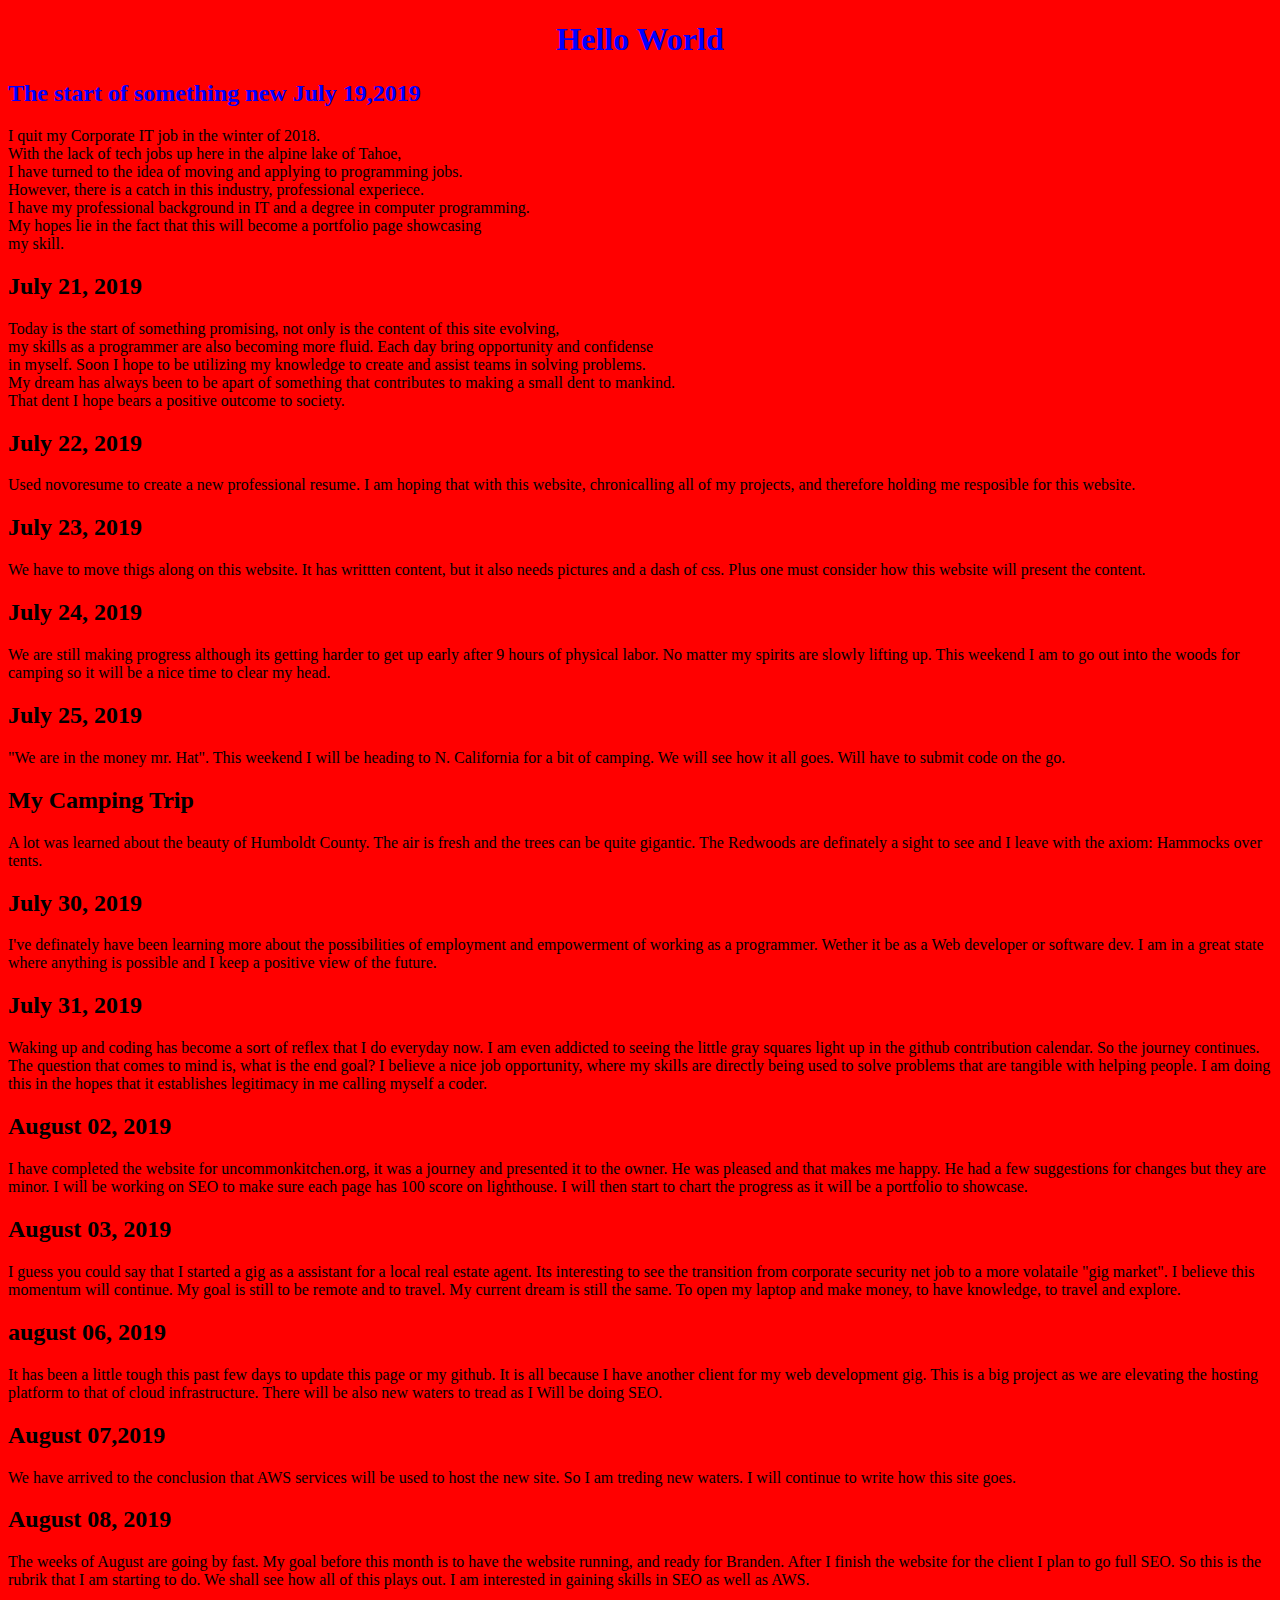
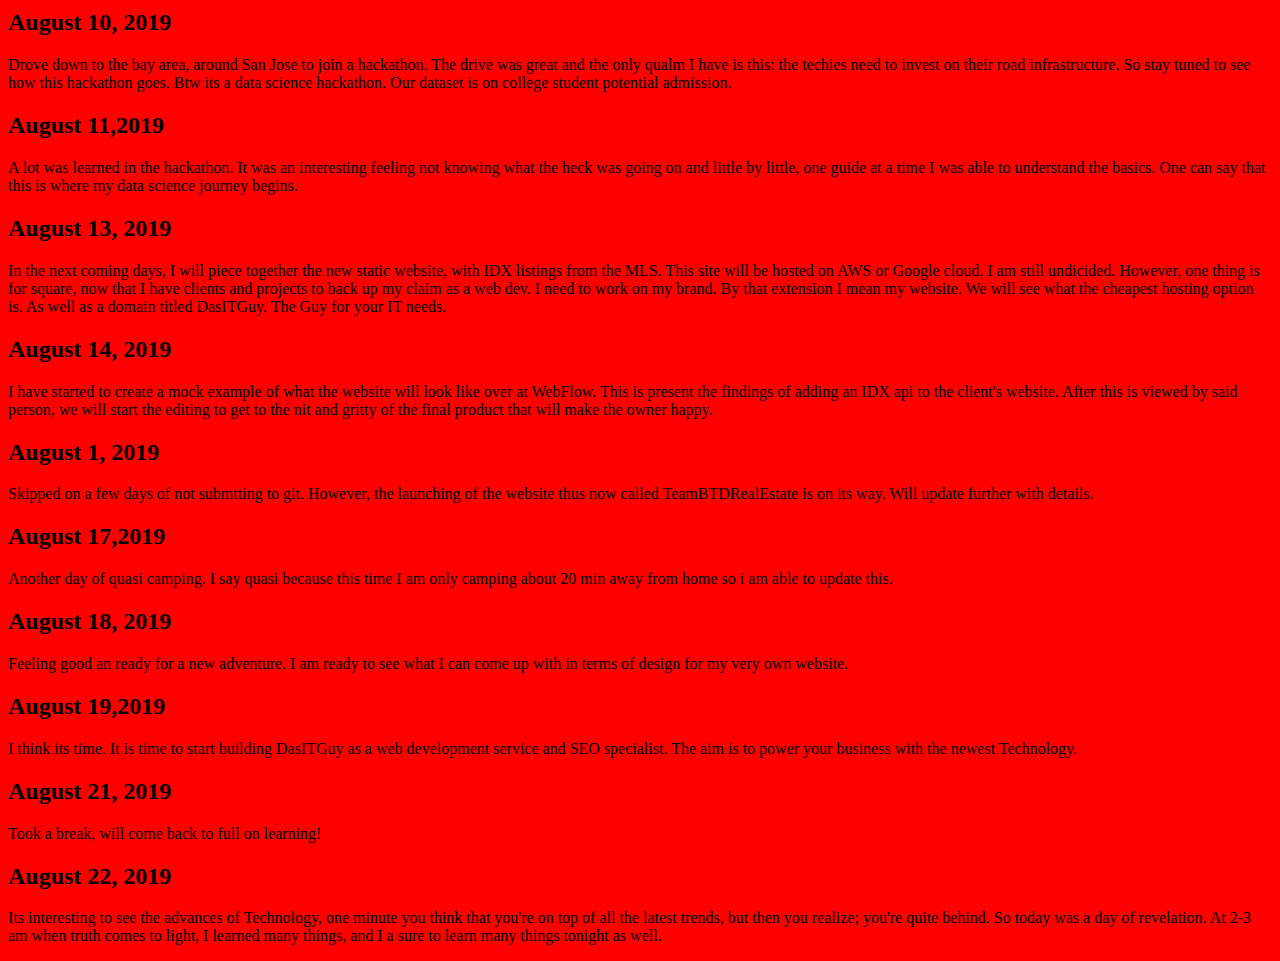
==== index.html @ 23ec9f25 "Update index.html" ====
<!DOCTYPE html>
<html>
    <head>
        <title>My Page</title>
        
        <link rel="stylesheet" type="text/css" href="/main.css">
        
    </head>
<body>
<h1>Hello World</h1>

<h2 class="headline">The start of something new July 19,2019</h2>
<p class="headline-body">I quit my Corporate IT job in the winter of 2018. <br>
    With the lack of tech jobs up here in the alpine lake of Tahoe, <br>
    I have turned to the idea of moving and applying to programming jobs.<br>
    However, there is a catch in this industry, professional experiece. <br>
    I have my professional background in IT and a degree in computer programming. <br>
    My hopes lie in the fact that this will become a portfolio page showcasing <br>
    my skill.
</p>
<h2 class="july21-19"> July 21, 2019</h2>
<p> Today is the start of something promising, not only is the content of this site evolving, <br>
    my skills as a programmer are also becoming more fluid. Each day bring opportunity and confidense <br>
    in myself. Soon I hope to be utilizing my knowledge to create and assist teams in solving problems.<br>
    My dream has always been to be apart of something that contributes to making a small dent to mankind.<br>
    That dent I hope bears a positive outcome to society. 
</p>

<h2 class="july22-19"> July 22, 2019 </h2>
<p> 
    Used novoresume to create a new professional resume. I am hoping that with this website, chronicalling 
    all of my projects, and therefore holding me resposible for this website. 
</p>

<h2 class="july23-19"> July 23, 2019</h2>
<p> 
    We have to move thigs along on this website. It has writtten content, but it also needs pictures 
    and a dash of css. Plus one must consider how this website will present the content. 
</p>

<h2 class="july24-19"> July 24, 2019 </h2>
<p>
    We are still making progress although its getting harder to get up early after 9 hours of physical
    labor. No matter my spirits are slowly lifting up. This weekend I am to go out into the woods for 
    camping so it will be a nice time to clear my head. 
</p>
<h2 class="july25-19"> July 25, 2019</h2>
<p>
    "We are in the money mr. Hat". This weekend I will be heading to N. California for a bit of camping.
    We will see how it all goes. Will have to submit code on the go. 
</p>
<h2 class="julyCampingTrip"> My Camping Trip</h2>
<p>
    A lot was learned about the beauty of Humboldt County. The air is fresh and the trees can be quite
    gigantic. The Redwoods are definately a sight to see and I leave with the axiom: Hammocks over tents.
</p>
<h2 class="july30-19">July 30, 2019</h2>
<p> I've definately have been learning more about the possibilities of employment and empowerment of 
    working as a programmer. Wether it be as a Web developer or software dev. I am in a great state 
    where anything is possible and I keep a positive view of the future. 

</p>
<h2 class="july31-19">July 31, 2019</h2>
<p>
    Waking up and coding has become a sort of reflex that I do everyday now. I am even addicted to 
    seeing the little gray squares light up in the github contribution calendar. So the journey continues.
    The question that comes to mind is, what is the end goal? I believe a nice job opportunity, where 
    my skills are directly being used to solve problems that are tangible with helping people. 
    I am doing this in the hopes that it establishes legitimacy in me calling myself a coder. 
</p>
<h2 class="august02-19">August 02, 2019</h2>
<p> 
    I have completed the website for uncommonkitchen.org, it was a journey and presented it to 
    the owner. He was pleased and that makes me happy. He had a few suggestions for changes but they are 
    minor. I will be working on SEO to make sure each page has 100 score on lighthouse. I will then
    start to chart the progress as it will be a portfolio to showcase. 
</p>
<h2 class="august03-19">August 03, 2019</h2>
<p> I guess you could say that I started a gig as a assistant for a local real estate agent. 
    Its interesting to see the transition from corporate security net job to a more volataile "gig market". 
    I believe this momentum will continue. My goal is still to be remote and to travel. My current dream
    is still the same. To open my laptop and make money, to have knowledge, to travel and explore.
</p>
<h2 class="august06-19">august 06, 2019</h2>
<p> 
    It has been a little tough this past few days to update this page or my github. It is all because
    I have another client for my web development gig. This is a big project as we are elevating the 
    hosting platform to that of cloud infrastructure. There will be also new waters to tread as I Will
    be doing SEO.
</p>
<h2 class="august07-19">August 07,2019</h2>
<p> 
    We have arrived to the conclusion that AWS services will be used to host the new site. So I am 
    treding new waters. I will continue to write how this site goes.
</p>
<h2 class="august08-19">August 08, 2019</h2>
<p>
    The weeks of August are going by fast. My goal before this month is to have the website running, 
    and ready for Branden. After I finish the website for the client I plan to go full SEO. So this 
    is the rubrik that I am starting to do. We shall see how all of this plays out. I am interested in 
    gaining skills in SEO as well as AWS. 
</p>
<h2 class="august10-19"> August 10, 2019</h2>
<p>
    Drove down to the bay area, around San Jose to join a hackathon. The drive was great and the only
    qualm I have is this: the techies need to invest on their road infrastructure. So stay tuned to see 
    how this hackathon goes. Btw its a data science hackathon. Our dataset is on college student potential
    admission. 
</p>
<h2 class="august11-19">August 11,2019</h2>
<p> A lot was learned in the hackathon. It was an interesting feeling not knowing what the heck was 
    going on and little by little, one guide at a time I was able to understand the basics. One can 
    say that this is where my data science journey begins.
</p>
<h2 class="august13-19">August 13, 2019</h2>
<p>
    In the next coming days, I will piece together the new static website, with IDX listings from the MLS.
    This site will be hosted on AWS or Google cloud. I am still undicided. However, one thing is for square,
    now that I have clients and projects to back up my claim as a web dev. I need to work on my brand. 
    By that extension I mean my website. We will see what the cheapest hosting option is. As well as a domain 
    titled DasITGuy. The Guy for your IT needs. 
</p>
<h2 class="august14-19">August 14, 2019</h2>
<p>
    I have started to create a mock example of what the website will look like over at WebFlow. 
    This is present the findings of adding an IDX api to the client's website. 
    After this is viewed by said person, we will start the editing to get to the nit and gritty of
    the final product that will make the owner happy. 
</p>
<h2 class="august16-19"> August 1, 2019</h2>
<p>
    Skipped on a few days of not submtting to git. However, the launching of the website thus now called 
    TeamBTDRealEstate is on its way. Will update further with details. 
</p>
<h2 class="august17-19"> August 17,2019</h2>
<p>
    Another day of quasi camping. I say quasi because this time I am only camping about 20 min away 
    from home so i am able to update this. 
</p>
<h2 class="august18-19"> August 18, 2019</h2>
<p>
    Feeling good an ready for a new adventure. I am ready to see what I can come up with in terms of 
    design for my very own website. 
</p>
<h2 class="August19-19"> August 19,2019</h2>
<p> 
    I think its time. It is time to start building DasITGuy as a web development service and SEO
    specialist. The aim is to power your business with the newest Technology. 
</p>
<h2 class="august21-19"> August 21, 2019</h2>
<p> Took a break, will come back to full on learning!</p>
<h2 class="august22-19">August 22, 2019</h2>
<p> 
    Its interesting to see the advances of Technology, one minute you think that you're on top of all 
    the latest trends, but then you realize; you're quite behind. So today was a day of revelation. At 2-3 am 
    when truth comes to light, I learned many things, and I a sure to learn many things tonight as well.
</p>
</body>
</html>
---- main.css ----
h1 {
    color: blue;
    text-align: center;
}
body {
    background: red;
}

.headline{
    color: blue;
    
}
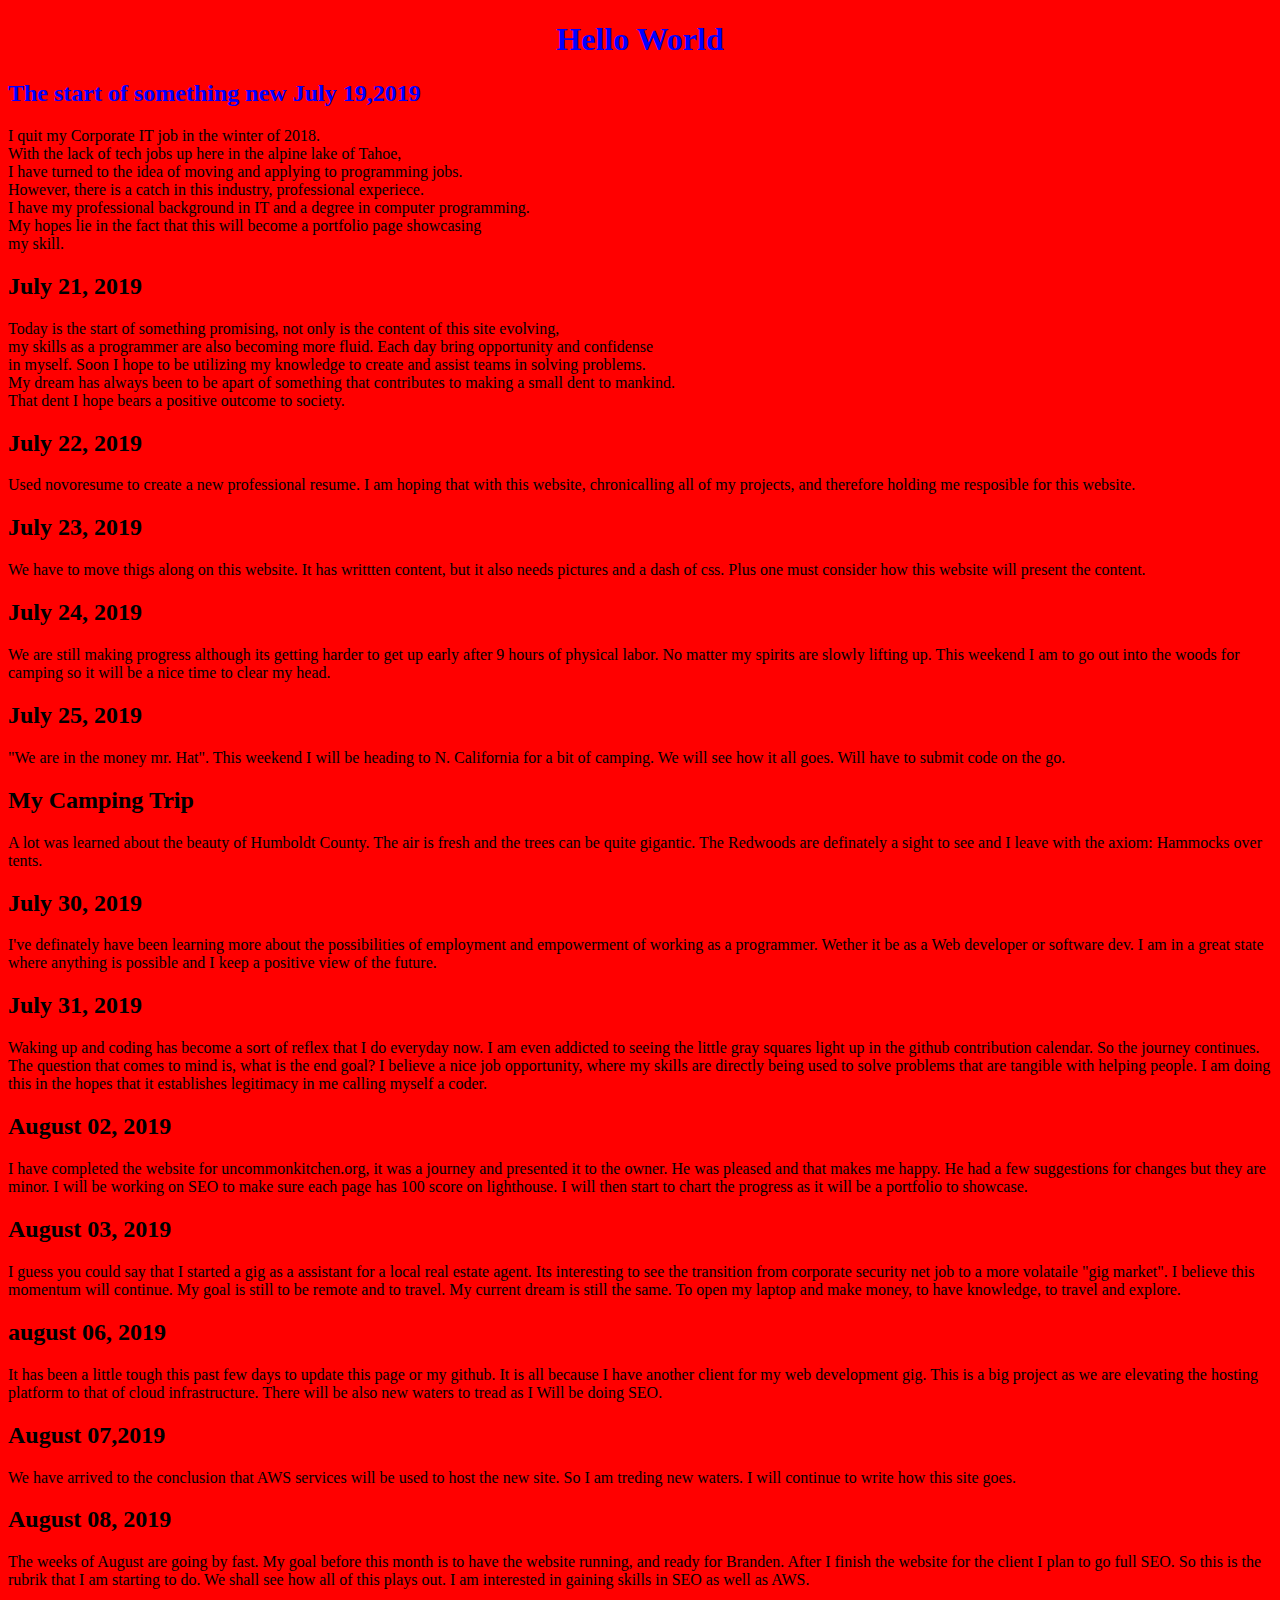
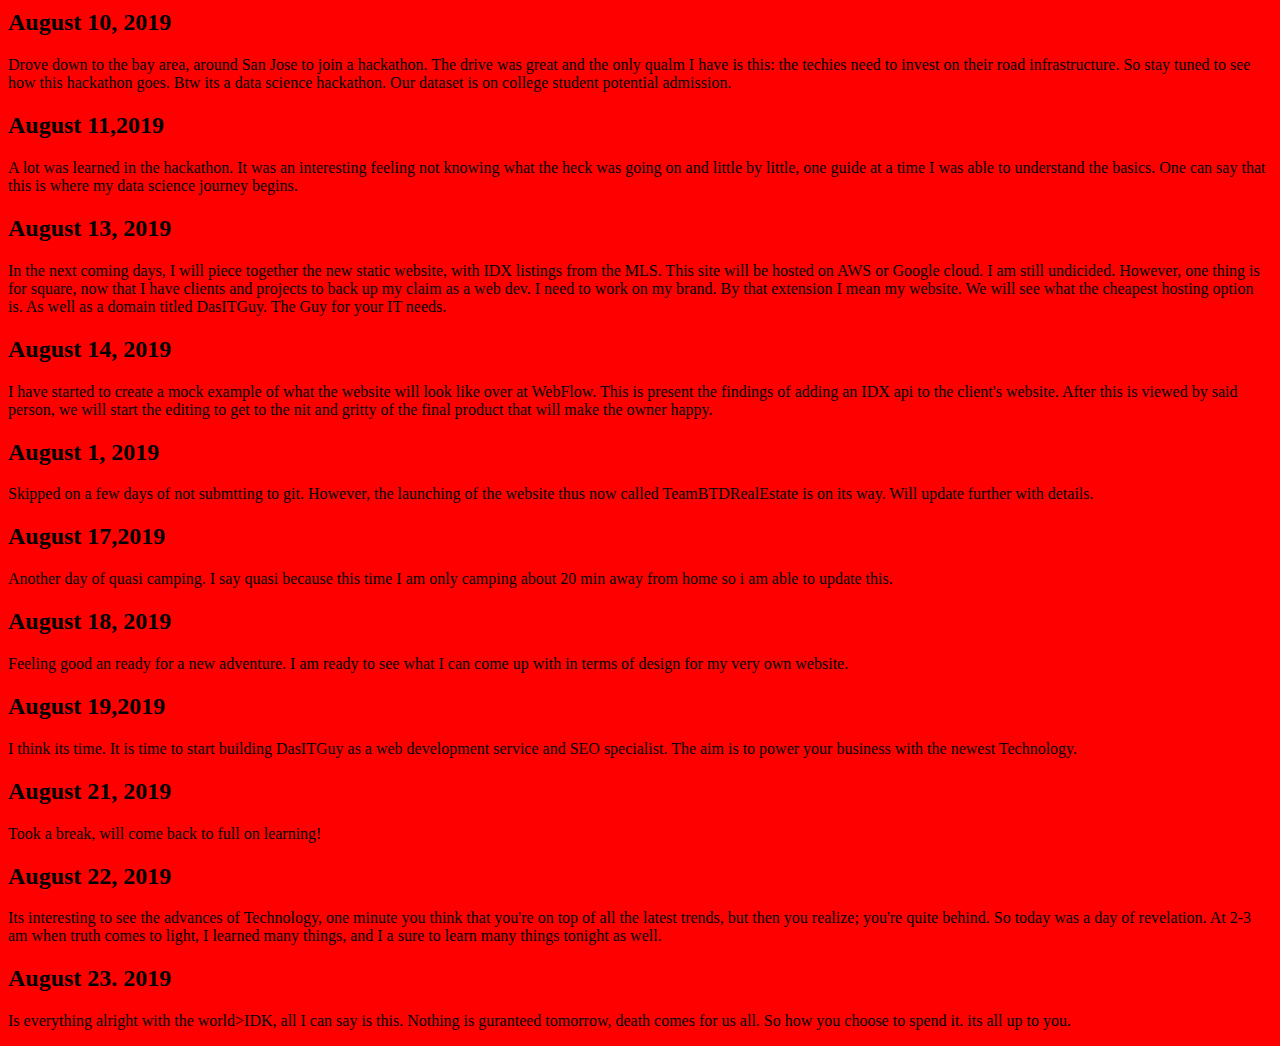
==== commit 0fbb7806: "Update index.html" ====
--- a/index.html
+++ b/index.html
@@ -18,6 +18,7 @@
     My hopes lie in the fact that this will become a portfolio page showcasing <br>
     my skill.
 </p>
+<div class="july">
 <h2 class="july21-19"> July 21, 2019</h2>
 <p> Today is the start of something promising, not only is the content of this site evolving, <br>
     my skills as a programmer are also becoming more fluid. Each day bring opportunity and confidense <br>
@@ -68,6 +69,8 @@
     my skills are directly being used to solve problems that are tangible with helping people. 
     I am doing this in the hopes that it establishes legitimacy in me calling myself a coder. 
 </p>
+</div>
+<div class="august">
 <h2 class="august02-19">August 02, 2019</h2>
 <p> 
     I have completed the website for uncommonkitchen.org, it was a journey and presented it to 
@@ -155,5 +158,11 @@
     the latest trends, but then you realize; you're quite behind. So today was a day of revelation. At 2-3 am 
     when truth comes to light, I learned many things, and I a sure to learn many things tonight as well.
 </p>
+<h2 class="august23-19"> August 23. 2019</h2>
+<p> Is everything alright with the world>IDK, all I can say is this. Nothing is guranteed tomorrow, 
+    death comes for us all. So how you choose to spend it. its all up to you. 
+</p>
+</div>
+
 </body>
 </html>
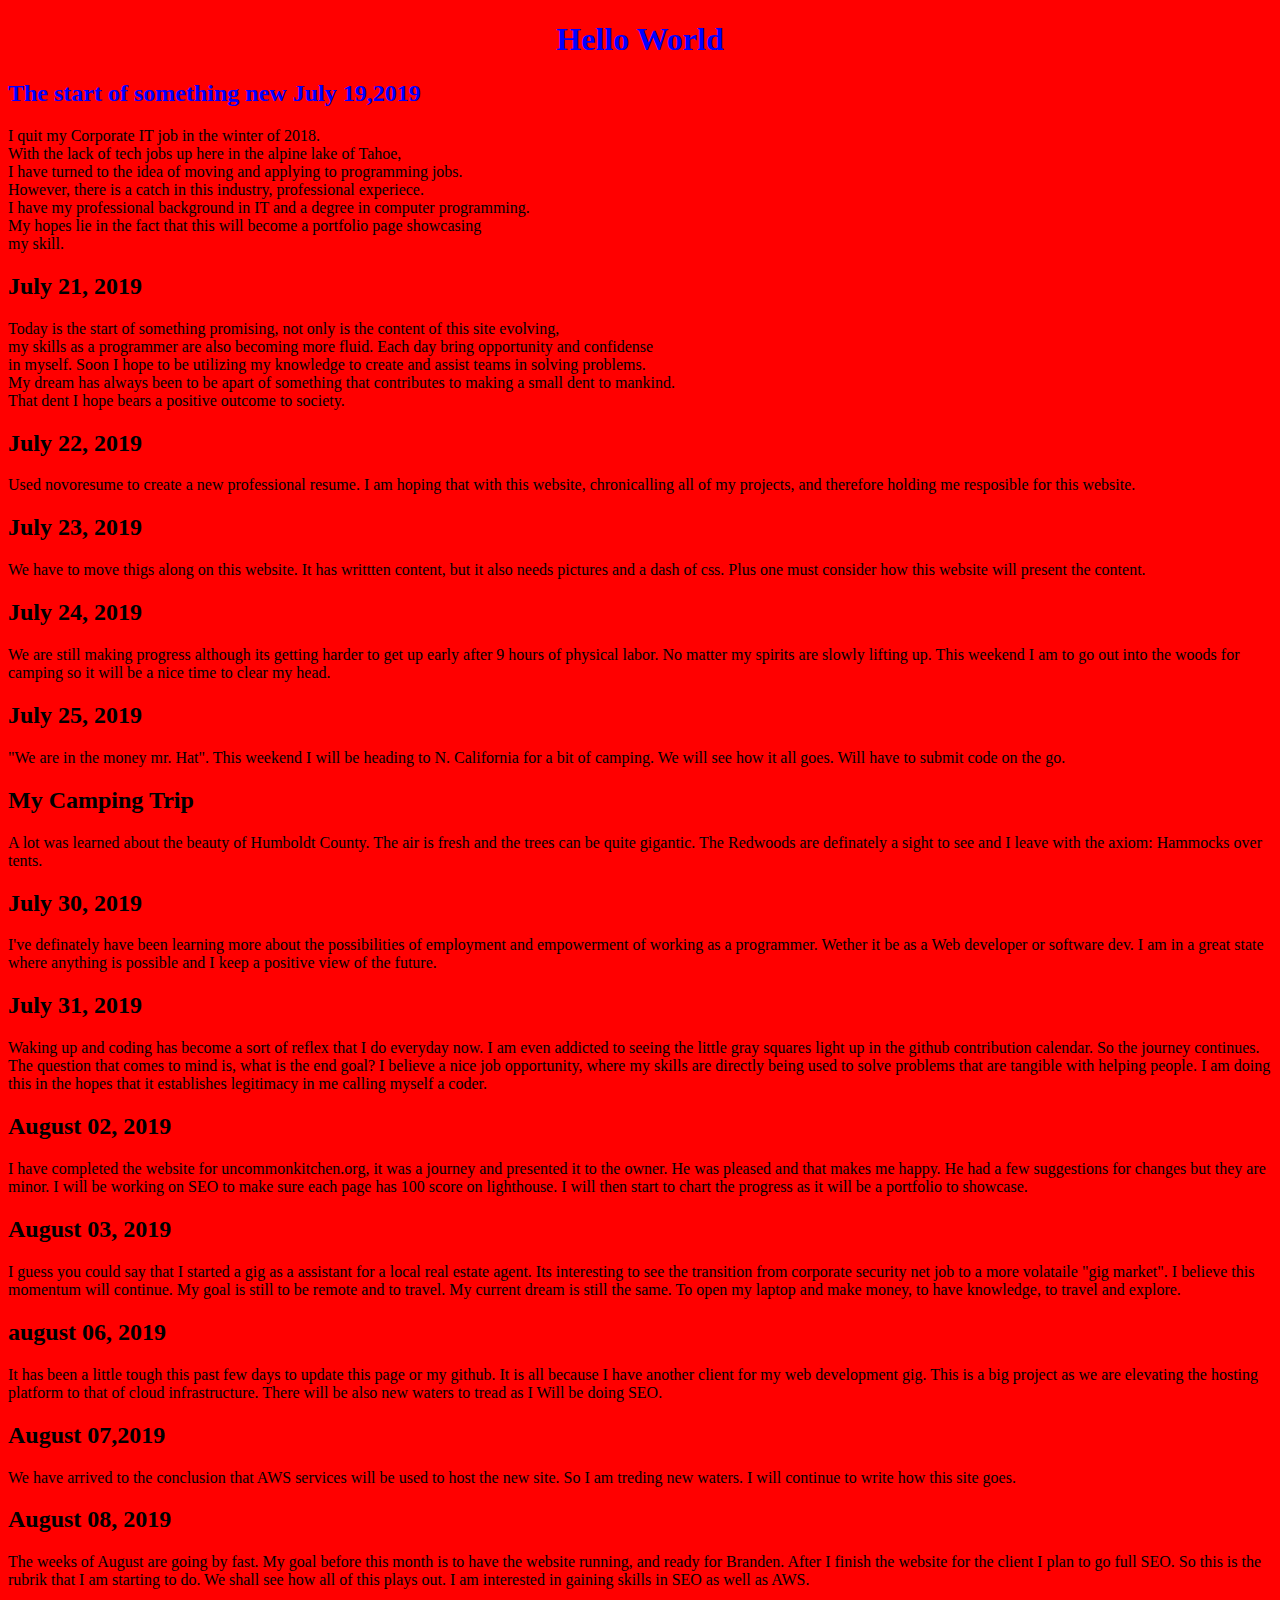
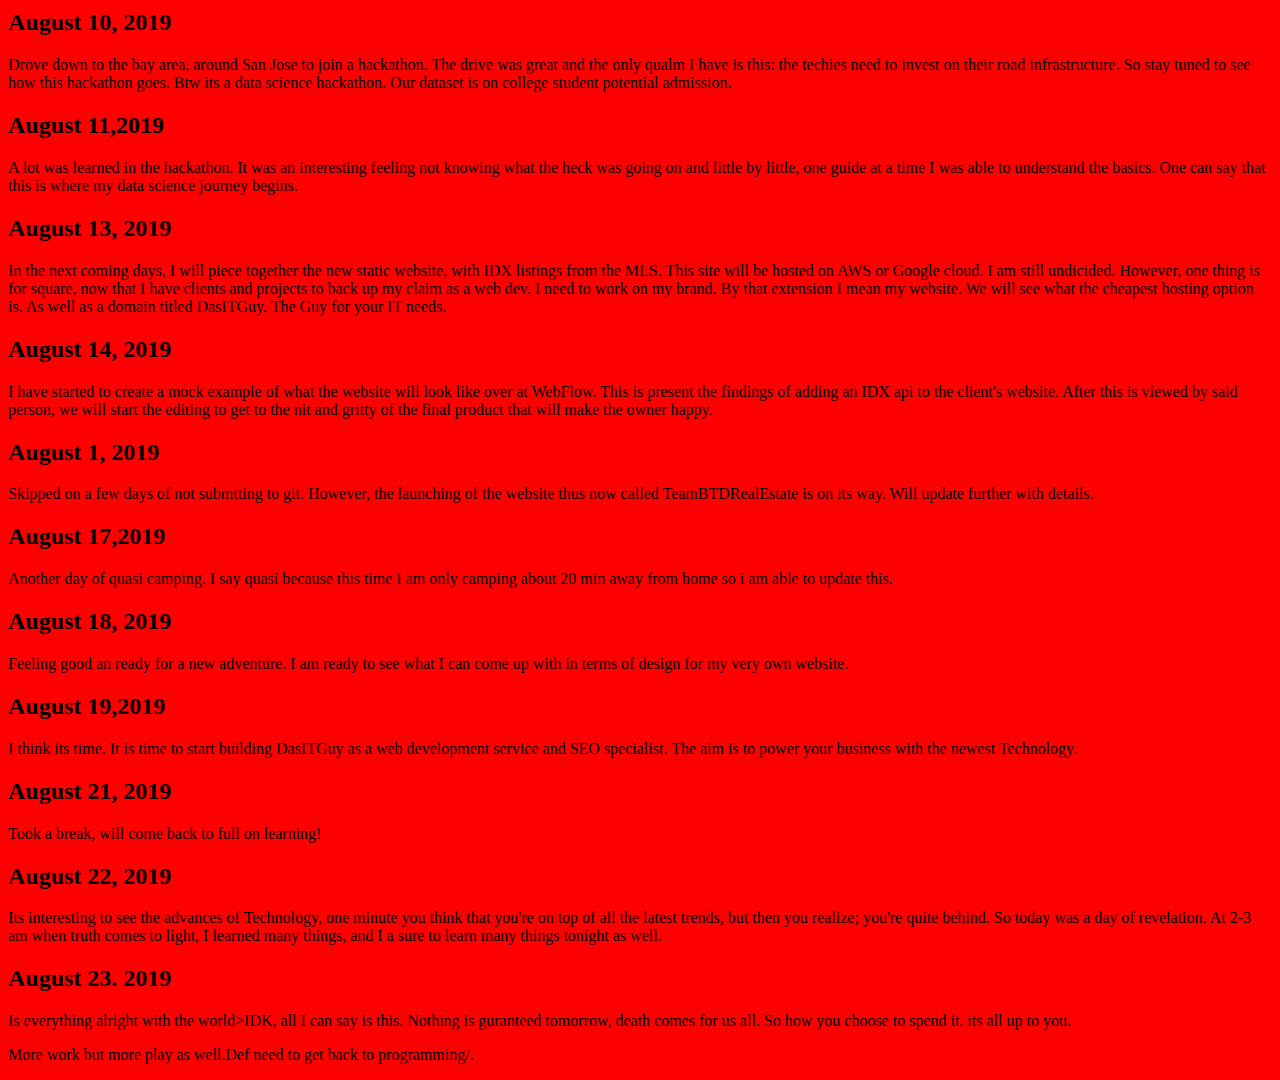
==== commit e7945f0f: "Update index.html" ====
--- a/index.html
+++ b/index.html
@@ -162,6 +162,7 @@
 <p> Is everything alright with the world>IDK, all I can say is this. Nothing is guranteed tomorrow, 
     death comes for us all. So how you choose to spend it. its all up to you. 
 </p>
+<p> More work but more play as well.Def need to get back to programming/.</p>
 </div>
 
 </body>
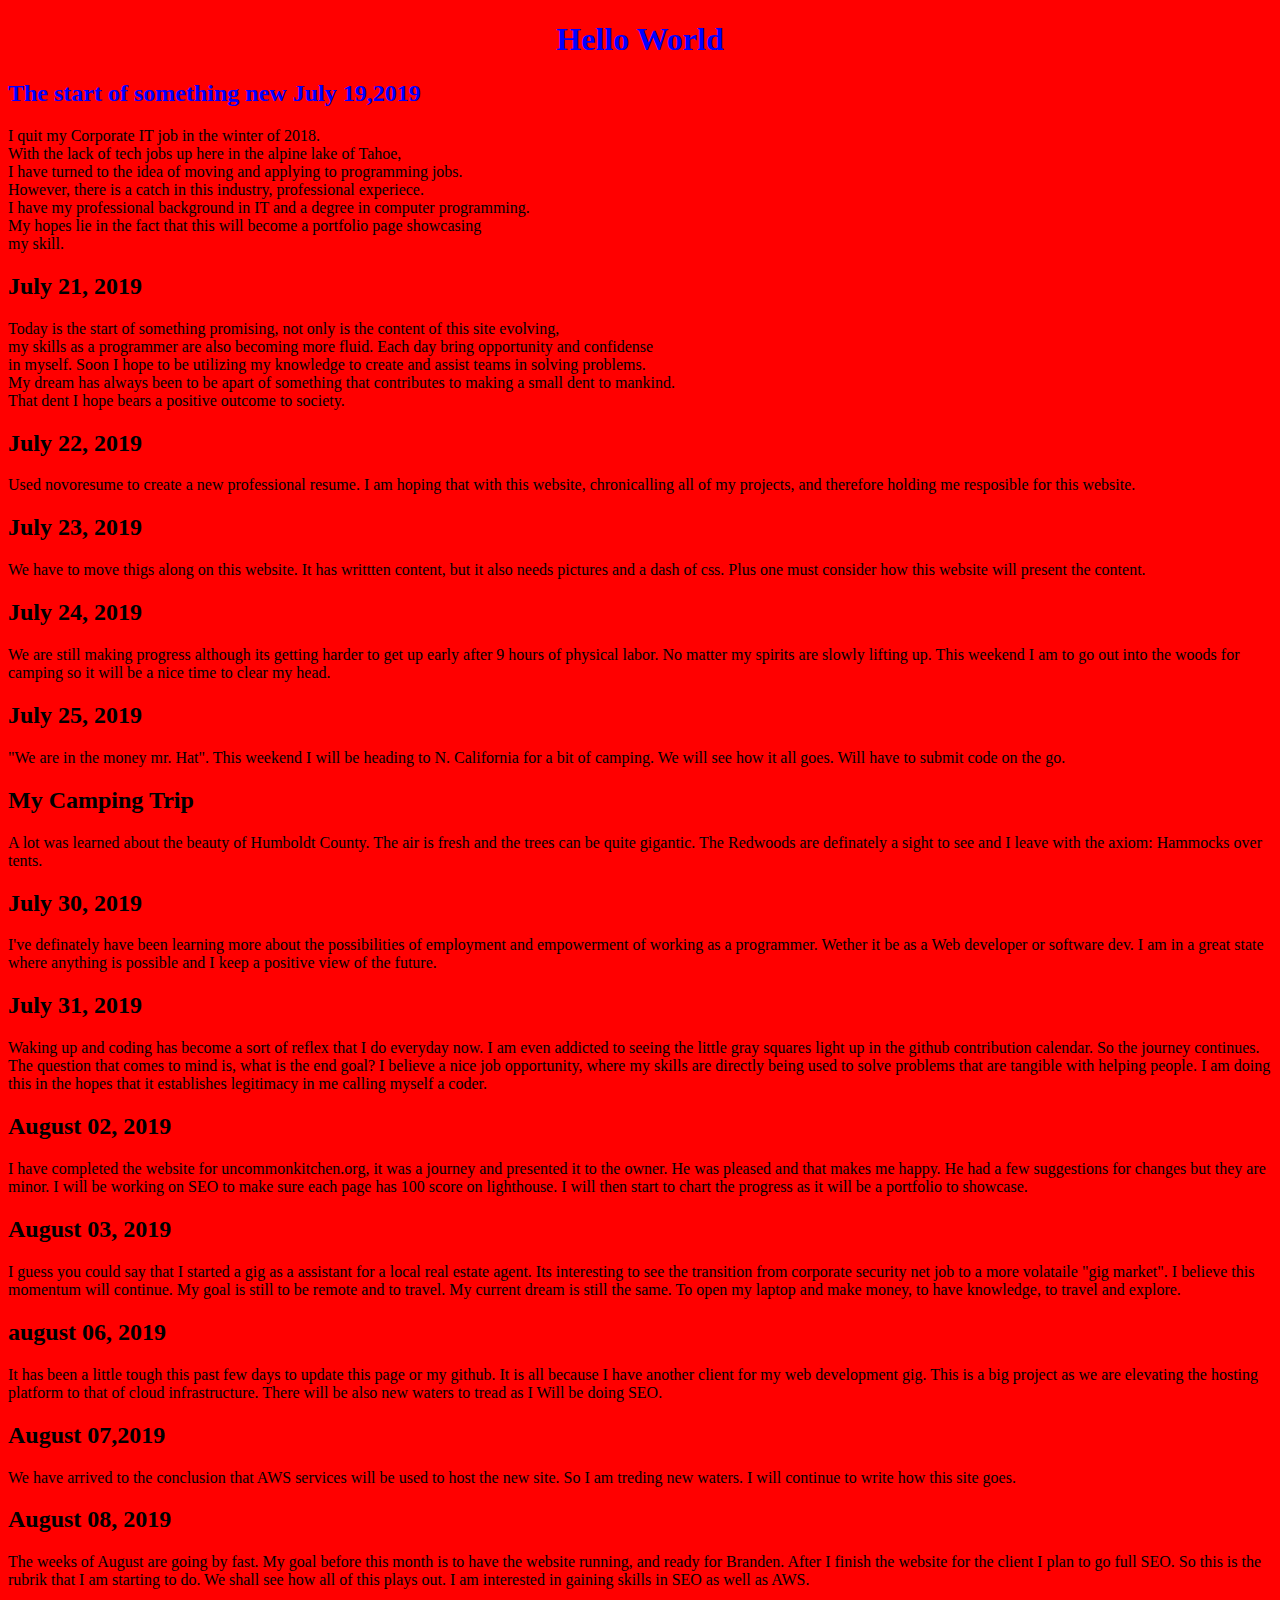
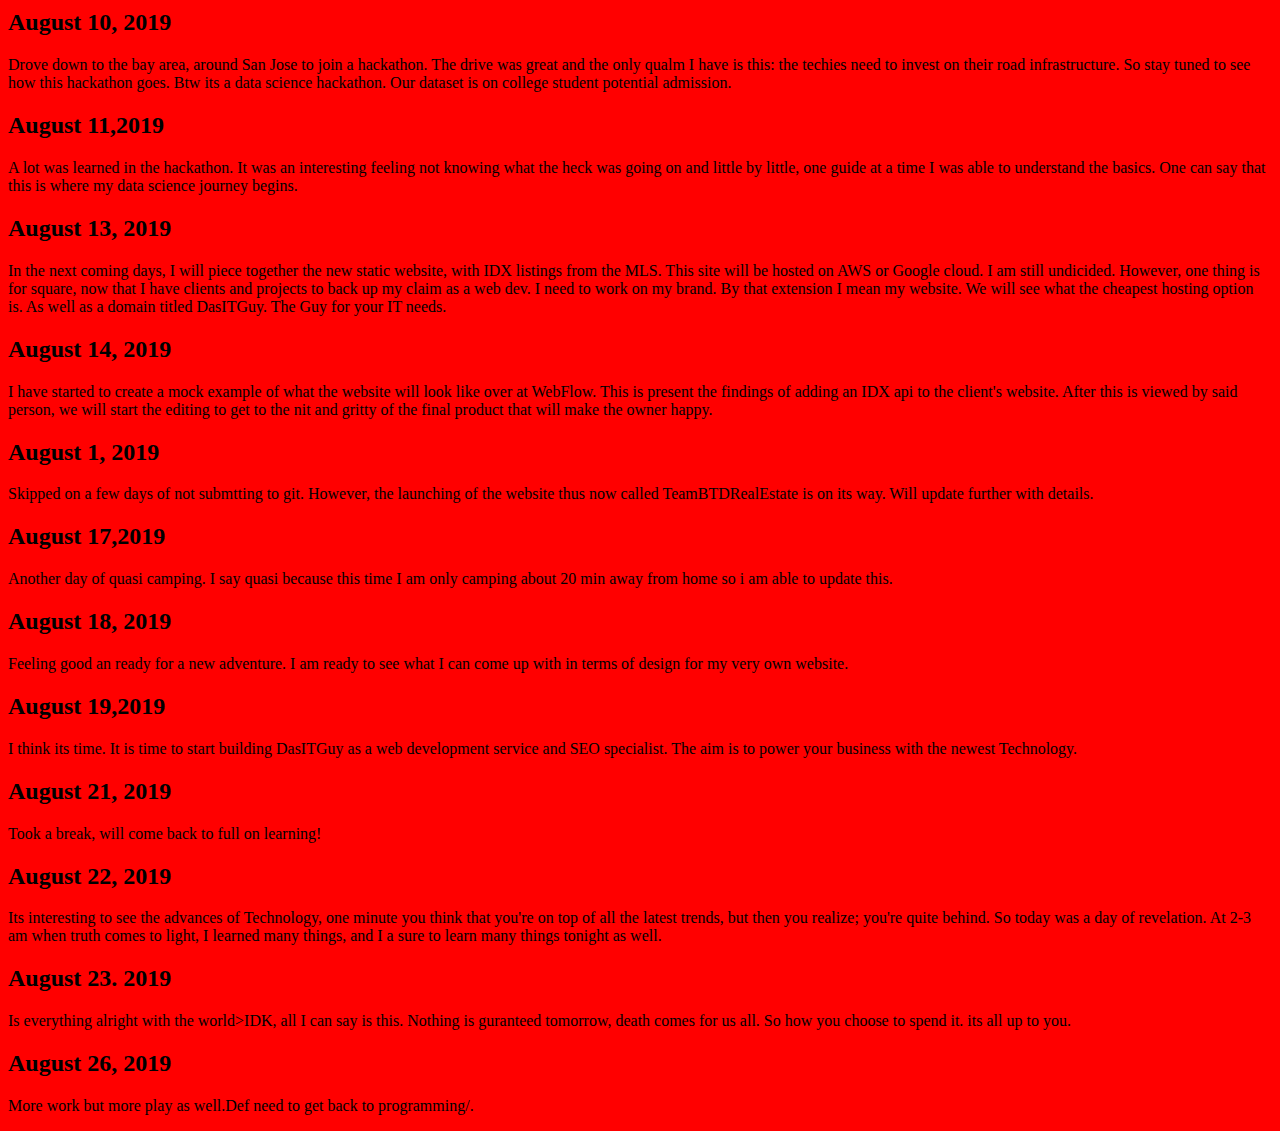
==== commit 5db174ff: "Update index.html" ====
--- a/index.html
+++ b/index.html
@@ -160,8 +160,10 @@
 </p>
 <h2 class="august23-19"> August 23. 2019</h2>
 <p> Is everything alright with the world>IDK, all I can say is this. Nothing is guranteed tomorrow, 
-    death comes for us all. So how you choose to spend it. its all up to you. 
+    death comes
+     for us all. So how you choose to spend it. its all up to you. 
 </p>
+<h2 class="august26-19">August 26, 2019</h2>
 <p> More work but more play as well.Def need to get back to programming/.</p>
 </div>
 
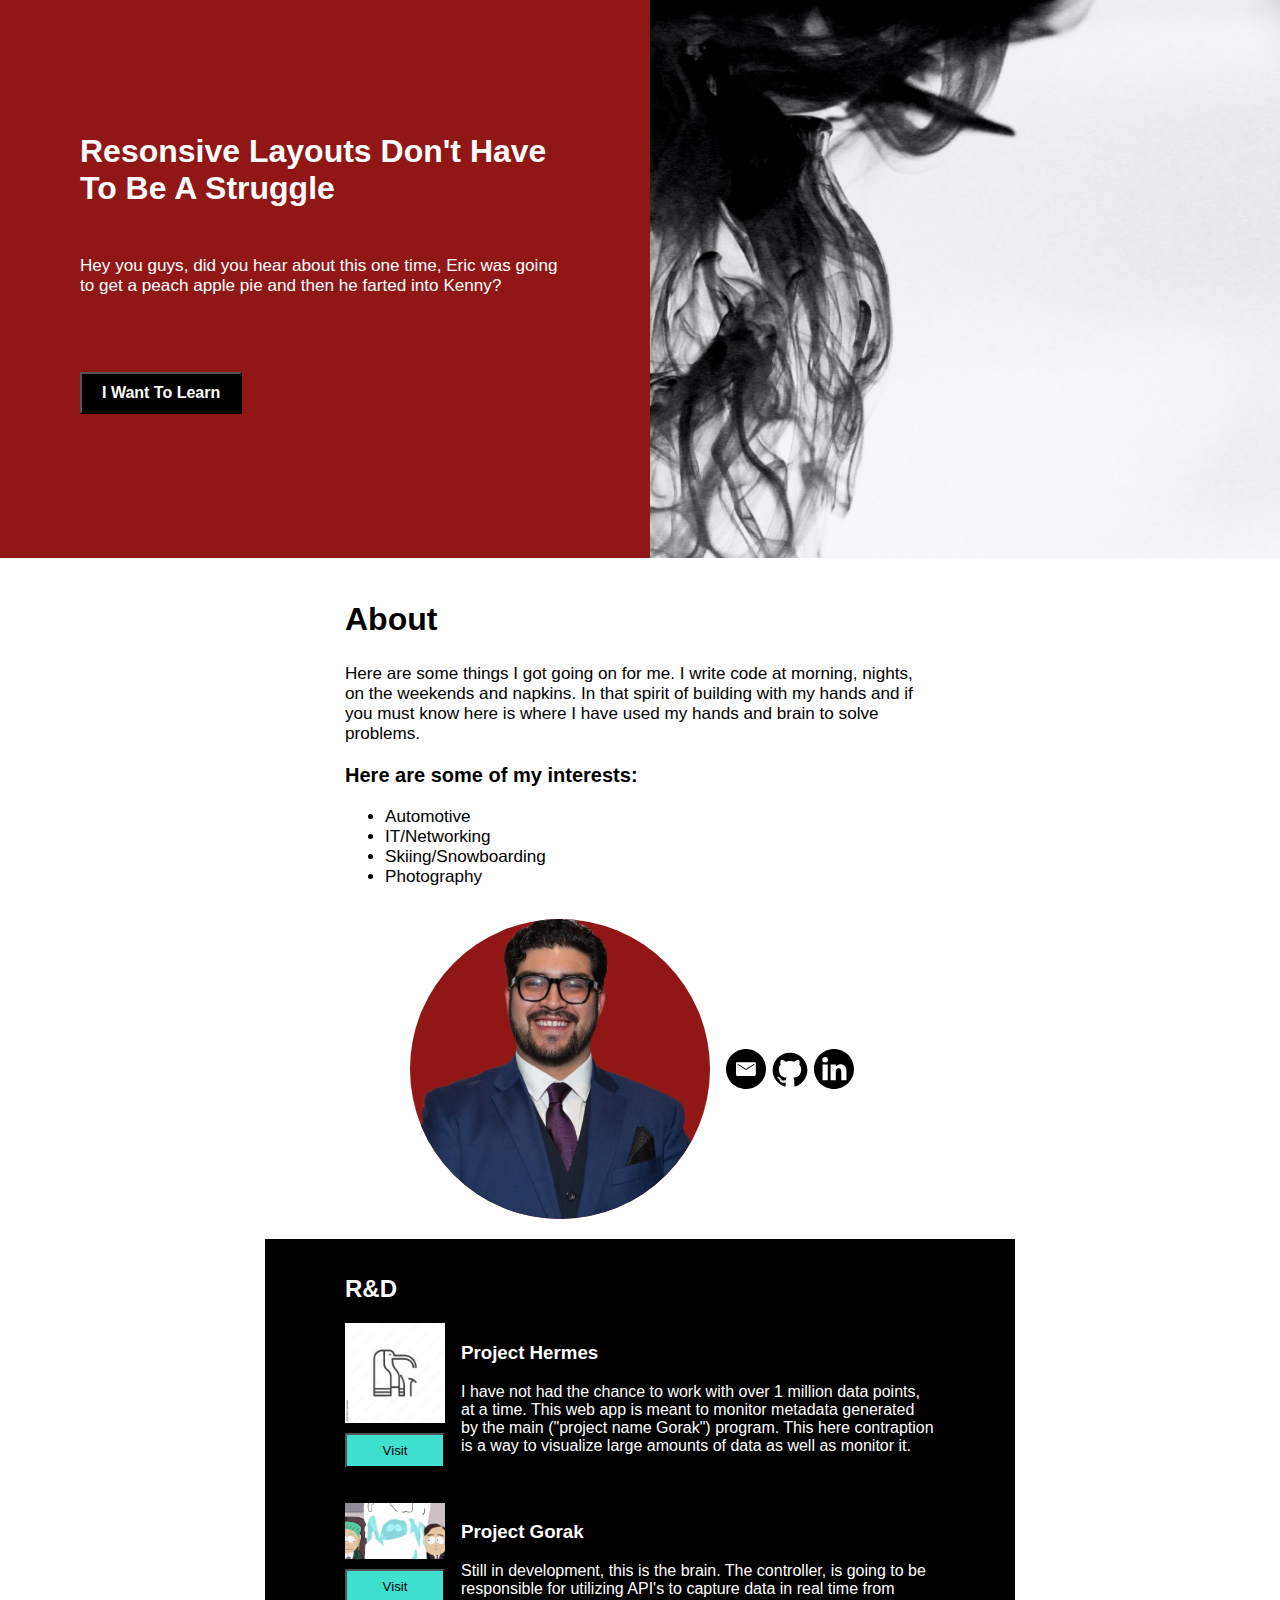
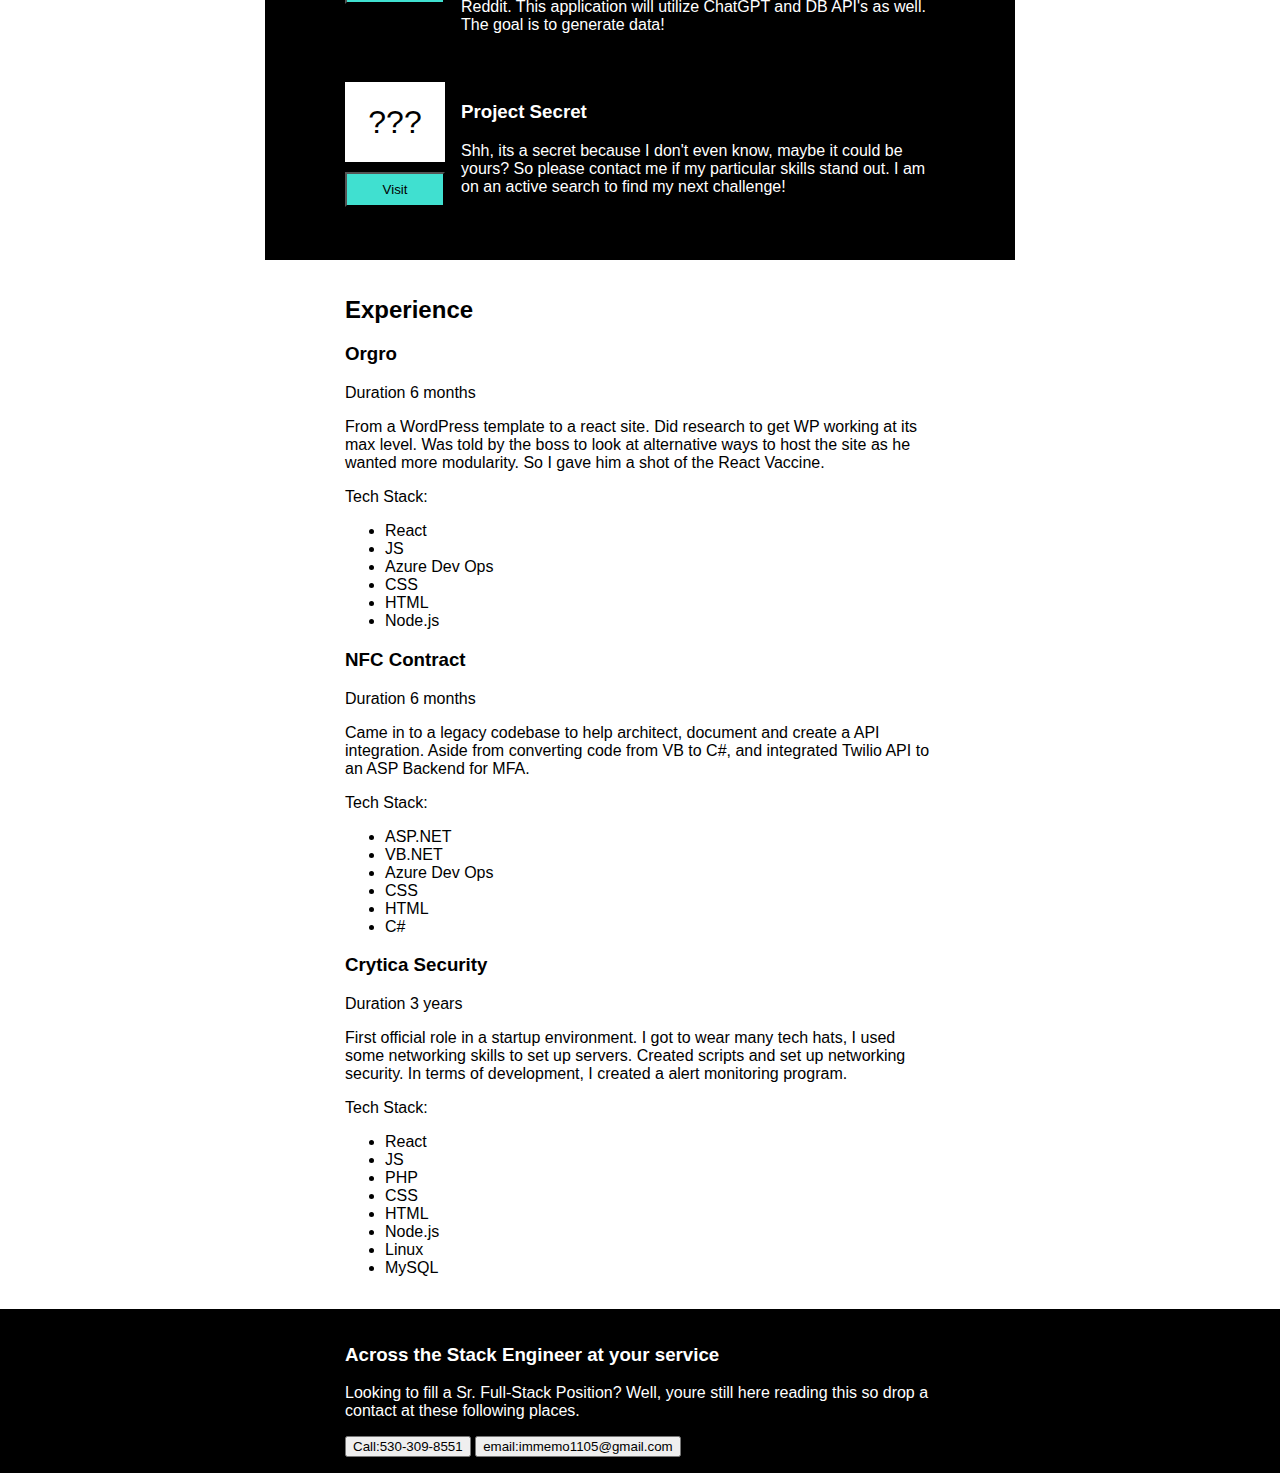
==== commit 0e334366: "Updated Portfolio Website" ====
--- a/index.html
+++ b/index.html
@@ -1,171 +1,188 @@
 <!DOCTYPE html>
-<html>
-    <head>
-        <title>My Page</title>
+<html lang="en">
+<head> 
+    <meta charset="UTF-8">
+    <meta name="viewport" content="width=device-width, initial-scale=1.0">
+    <title>Day 05</title>
+ 
+    <link rel="stylesheet" href="styles.css">
+</head>
+<body>
+
+    <div class="container">
+        <div class="content">
+            <div class="content-text">
+                <h1>Resonsive Layouts Don't Have To Be A Struggle</h1>
+                <p>Hey you guys, did you hear about this one time, Eric was going
+                    to get a peach apple pie and then he farted into Kenny?
+                </p>
+                <button class="button-cls">I Want To Learn</button>
+            </div>
+            
+        </div>
         
-        <link rel="stylesheet" type="text/css" href="/main.css">
+    </div>   
+    <!-- Body Area aka About-->
+   <div>
+    <div class="body-text">
         
-    </head>
-<body>
-<h1>Hello World</h1>
+        <div class="body-body-text">
+            <h2>About</h2>
+            <p>
+                Here are some things I got going on for me.
+                I write code at morning, nights, on the weekends
+                and napkins.
+                In that spirit of building with my hands and if you must
+                know here is where I have used my hands and brain to solve
+                problems.
+            </p>
 
-<h2 class="headline">The start of something new July 19,2019</h2>
-<p class="headline-body">I quit my Corporate IT job in the winter of 2018. <br>
-    With the lack of tech jobs up here in the alpine lake of Tahoe, <br>
-    I have turned to the idea of moving and applying to programming jobs.<br>
-    However, there is a catch in this industry, professional experiece. <br>
-    I have my professional background in IT and a degree in computer programming. <br>
-    My hopes lie in the fact that this will become a portfolio page showcasing <br>
-    my skill.
-</p>
-<div class="july">
-<h2 class="july21-19"> July 21, 2019</h2>
-<p> Today is the start of something promising, not only is the content of this site evolving, <br>
-    my skills as a programmer are also becoming more fluid. Each day bring opportunity and confidense <br>
-    in myself. Soon I hope to be utilizing my knowledge to create and assist teams in solving problems.<br>
-    My dream has always been to be apart of something that contributes to making a small dent to mankind.<br>
-    That dent I hope bears a positive outcome to society. 
-</p>
+            <h3>Here are some of my interests:</h3>
+            <ul >
+                <li>Automotive</li>
+                <li>IT/Networking</li>
+                <li>Skiing/Snowboarding</li>
+                <li>Photography</li>
+            </ul>
+        </div>
+        <div class="body-img-wrapper">
+            <div class="body-image">
+                <img src="./me2.png" alt="Guillermo in a suit"  width="300px"/>
+            </div>
+            
+            <div class="social-media-icons-wrapper" >
+                <img src="./email icon.svg" alt="git hub icon" width="40px"/>
+                <img src="./github icon.svg" alt="linkedIn hub icon" width="40px" />
+                <img src="./linkedin icon.svg" alt="git hub icon" width="40px" />
+            </div>
+        </div>
+    </div>
+   </div> 
+   <!--Projects-->
+    <div class="projects-wrapper">
+        <h2>R&D</h2>
+        <div class="project-wrapper">
+            <div class="project-image">
+                <img src="./thoth.jpg" src='thoth' width="100px"/>
+                <button>Visit</button>
+            </div>
+            <div class="projects-text">
+                <h3>Project Hermes</h3>
+                <p>I have not had the chance to work with over
+                    1 million data points, at a time. This web app
+                    is meant to monitor metadata generated by the main
+                    ("project name Gorak") program. This here contraption
+                    is a way to visualize large amounts of data as well as
+                    monitor it.
+                
+                </p>
+            </div>
+        </div>
+        <div class="project-wrapper">
+            <div class="project-image">
+                <img src="./gorak.png" src='thoth' width="100px"/>
+                <button>Visit</button>
+            </div>
+            <div class="projects-text">
+                <h3>Project Gorak</h3>
+                <p>
+                    Still in development, this is the brain.
+                    The controller, is going to be responsible for
+                    utilizing API's to capture data in real time from Reddit.
+                    This application will utilize ChatGPT and DB API's as well.
+                    The goal is to generate data!
+                </p>
+            </div>
+        </div>
+        <div class="project-wrapper">
+            <div class="project-image">
+                <div class="mystery">???</div>
+                <button>Visit</button>
+            </div>
+            <div class="projects-text">
+                <h3>Project Secret</h3>
+                <p>
+                    Shh, its a secret because I don't even know, maybe it could
+                    be yours? So please contact me if my particular skills stand out.
+                    I am on an active search to find my next challenge!
+                </p>
+            </div>
+        </div>
+    </div>
 
-<h2 class="july22-19"> July 22, 2019 </h2>
-<p> 
-    Used novoresume to create a new professional resume. I am hoping that with this website, chronicalling 
-    all of my projects, and therefore holding me resposible for this website. 
-</p>
+    <!--Projects-->
+    <div class="resume-wrapper">
+        <h2>Experience</h2>
+        <div>
+            <h3>Orgro</h3>
+            <p>Duration 6 months</p>
+            <p>From a WordPress template to a react site. Did research to get 
+                WP working at its max level. Was told by the boss to look at 
+                alternative ways to host the site as he wanted more modularity.
+                So I gave him a shot of the React Vaccine. 
+            </p>
+            <p>Tech Stack:</p>
+            <ul>
+                <li>React</li>
+                <li>JS</li>
+                <li>Azure Dev Ops</li>
+                <li>CSS</li>
+                <li>HTML</li>
+                <li>Node.js</li>
+            </ul>
+        </div>
+        <div>
+            <h3>NFC Contract</h3>
+            <p>Duration 6 months</p>
+            <p>
+                Came in to a legacy codebase to help architect, document and 
+                create a API integration. Aside from converting code from VB 
+                to C#, and integrated Twilio API to an ASP Backend for MFA.
+            </p>
+            <p>Tech Stack:</p>
+            <ul>
+                <li>ASP.NET</li>
+                <li>VB.NET</li>
+                <li>Azure Dev Ops</li>
+                <li>CSS</li>
+                <li>HTML</li>
+                <li>C#</li>
+            </ul>
+        </div>
 
-<h2 class="july23-19"> July 23, 2019</h2>
-<p> 
-    We have to move thigs along on this website. It has writtten content, but it also needs pictures 
-    and a dash of css. Plus one must consider how this website will present the content. 
-</p>
-
-<h2 class="july24-19"> July 24, 2019 </h2>
-<p>
-    We are still making progress although its getting harder to get up early after 9 hours of physical
-    labor. No matter my spirits are slowly lifting up. This weekend I am to go out into the woods for 
-    camping so it will be a nice time to clear my head. 
-</p>
-<h2 class="july25-19"> July 25, 2019</h2>
-<p>
-    "We are in the money mr. Hat". This weekend I will be heading to N. California for a bit of camping.
-    We will see how it all goes. Will have to submit code on the go. 
-</p>
-<h2 class="julyCampingTrip"> My Camping Trip</h2>
-<p>
-    A lot was learned about the beauty of Humboldt County. The air is fresh and the trees can be quite
-    gigantic. The Redwoods are definately a sight to see and I leave with the axiom: Hammocks over tents.
-</p>
-<h2 class="july30-19">July 30, 2019</h2>
-<p> I've definately have been learning more about the possibilities of employment and empowerment of 
-    working as a programmer. Wether it be as a Web developer or software dev. I am in a great state 
-    where anything is possible and I keep a positive view of the future. 
-
-</p>
-<h2 class="july31-19">July 31, 2019</h2>
-<p>
-    Waking up and coding has become a sort of reflex that I do everyday now. I am even addicted to 
-    seeing the little gray squares light up in the github contribution calendar. So the journey continues.
-    The question that comes to mind is, what is the end goal? I believe a nice job opportunity, where 
-    my skills are directly being used to solve problems that are tangible with helping people. 
-    I am doing this in the hopes that it establishes legitimacy in me calling myself a coder. 
-</p>
-</div>
-<div class="august">
-<h2 class="august02-19">August 02, 2019</h2>
-<p> 
-    I have completed the website for uncommonkitchen.org, it was a journey and presented it to 
-    the owner. He was pleased and that makes me happy. He had a few suggestions for changes but they are 
-    minor. I will be working on SEO to make sure each page has 100 score on lighthouse. I will then
-    start to chart the progress as it will be a portfolio to showcase. 
-</p>
-<h2 class="august03-19">August 03, 2019</h2>
-<p> I guess you could say that I started a gig as a assistant for a local real estate agent. 
-    Its interesting to see the transition from corporate security net job to a more volataile "gig market". 
-    I believe this momentum will continue. My goal is still to be remote and to travel. My current dream
-    is still the same. To open my laptop and make money, to have knowledge, to travel and explore.
-</p>
-<h2 class="august06-19">august 06, 2019</h2>
-<p> 
-    It has been a little tough this past few days to update this page or my github. It is all because
-    I have another client for my web development gig. This is a big project as we are elevating the 
-    hosting platform to that of cloud infrastructure. There will be also new waters to tread as I Will
-    be doing SEO.
-</p>
-<h2 class="august07-19">August 07,2019</h2>
-<p> 
-    We have arrived to the conclusion that AWS services will be used to host the new site. So I am 
-    treding new waters. I will continue to write how this site goes.
-</p>
-<h2 class="august08-19">August 08, 2019</h2>
-<p>
-    The weeks of August are going by fast. My goal before this month is to have the website running, 
-    and ready for Branden. After I finish the website for the client I plan to go full SEO. So this 
-    is the rubrik that I am starting to do. We shall see how all of this plays out. I am interested in 
-    gaining skills in SEO as well as AWS. 
-</p>
-<h2 class="august10-19"> August 10, 2019</h2>
-<p>
-    Drove down to the bay area, around San Jose to join a hackathon. The drive was great and the only
-    qualm I have is this: the techies need to invest on their road infrastructure. So stay tuned to see 
-    how this hackathon goes. Btw its a data science hackathon. Our dataset is on college student potential
-    admission. 
-</p>
-<h2 class="august11-19">August 11,2019</h2>
-<p> A lot was learned in the hackathon. It was an interesting feeling not knowing what the heck was 
-    going on and little by little, one guide at a time I was able to understand the basics. One can 
-    say that this is where my data science journey begins.
-</p>
-<h2 class="august13-19">August 13, 2019</h2>
-<p>
-    In the next coming days, I will piece together the new static website, with IDX listings from the MLS.
-    This site will be hosted on AWS or Google cloud. I am still undicided. However, one thing is for square,
-    now that I have clients and projects to back up my claim as a web dev. I need to work on my brand. 
-    By that extension I mean my website. We will see what the cheapest hosting option is. As well as a domain 
-    titled DasITGuy. The Guy for your IT needs. 
-</p>
-<h2 class="august14-19">August 14, 2019</h2>
-<p>
-    I have started to create a mock example of what the website will look like over at WebFlow. 
-    This is present the findings of adding an IDX api to the client's website. 
-    After this is viewed by said person, we will start the editing to get to the nit and gritty of
-    the final product that will make the owner happy. 
-</p>
-<h2 class="august16-19"> August 1, 2019</h2>
-<p>
-    Skipped on a few days of not submtting to git. However, the launching of the website thus now called 
-    TeamBTDRealEstate is on its way. Will update further with details. 
-</p>
-<h2 class="august17-19"> August 17,2019</h2>
-<p>
-    Another day of quasi camping. I say quasi because this time I am only camping about 20 min away 
-    from home so i am able to update this. 
-</p>
-<h2 class="august18-19"> August 18, 2019</h2>
-<p>
-    Feeling good an ready for a new adventure. I am ready to see what I can come up with in terms of 
-    design for my very own website. 
-</p>
-<h2 class="August19-19"> August 19,2019</h2>
-<p> 
-    I think its time. It is time to start building DasITGuy as a web development service and SEO
-    specialist. The aim is to power your business with the newest Technology. 
-</p>
-<h2 class="august21-19"> August 21, 2019</h2>
-<p> Took a break, will come back to full on learning!</p>
-<h2 class="august22-19">August 22, 2019</h2>
-<p> 
-    Its interesting to see the advances of Technology, one minute you think that you're on top of all 
-    the latest trends, but then you realize; you're quite behind. So today was a day of revelation. At 2-3 am 
-    when truth comes to light, I learned many things, and I a sure to learn many things tonight as well.
-</p>
-<h2 class="august23-19"> August 23. 2019</h2>
-<p> Is everything alright with the world>IDK, all I can say is this. Nothing is guranteed tomorrow, 
-    death comes
-     for us all. So how you choose to spend it. its all up to you. 
-</p>
-<h2 class="august26-19">August 26, 2019</h2>
-<p> More work but more play as well.Def need to get back to programming/.</p>
-</div>
-
+        <div>
+            <h3>Crytica Security</h3>
+            <p>Duration 3 years</p>
+            <p>
+                First official role in a startup environment. I got to wear many tech hats,
+                I used some networking skills to set up servers. Created scripts and
+                set up networking security. In terms of development, I created a 
+                alert monitoring program.
+            </p>
+            <p>Tech Stack:</p>
+            <ul>
+                <li>React</li>
+                <li>JS</li>
+                <li>PHP</li>
+                <li>CSS</li>
+                <li>HTML</li>
+                <li>Node.js</li>
+                <li>Linux</li>
+                <li>MySQL</li>
+            </ul>
+        </div>
+    </div>
+    <!-- Call to action -->
+    <footer>
+        <div class="call-to-action">
+            <div class="cta-text">
+                <h3>Across the Stack Engineer at your service</h3>
+                <p>Looking to fill a Sr. Full-Stack Position? Well,
+                youre still here reading this so drop a contact at these following places. </p>
+                <button>Call:530-309-8551</button>
+                <button>email:immemo1105@gmail.com</button>
+            </div>
+        </div>
+    </footer>
 </body>
-</html>
+</html>--- a/styles.css
+++ b/styles.css
@@ -0,0 +1,140 @@
+*{
+    box-sizing: border-box;
+}
+
+body {
+    margin: 0;
+    font-family: sans-serif;
+    
+}
+
+.container{
+    background: url("./katrin-hauf-3q3O3QftPVo-unsplash.jpg"); 
+    background-size: cover;
+    color: white;
+
+}
+
+.body-img-wrapper{
+    
+    
+    margin: 0 auto;
+    display: flex;
+    justify-content: center;
+    
+    align-items: center;
+   
+   display: flex;
+    flex-grow: inherit;
+    
+    
+}
+.body-image img{
+    background-color:  rgb(145, 23, 23);
+    border-radius: 50%;
+    
+}
+
+.social-media-icons-wrapper{
+    
+    padding: 0 1em;
+}
+.content{
+    max-width: 650px;
+   
+    padding: 7rem 5rem;
+    background-color: rgb(145, 23, 23);
+}
+.content-text p{
+    padding:1.7rem 0;
+    font-size: 1.07rem;
+}
+
+.button-cls{
+    font-size: 1rem;
+    margin:2rem 0;
+    background-color: black;
+    padding: 10px 20px;
+    font-weight: bold;
+    
+    color: white;
+   
+}
+
+.body-text{
+    margin: 0 auto;
+    width: 100%;
+    padding: 1rem 5rem;
+    max-width: 750px;
+}
+
+.body-body-text{
+    font-size: 1.07rem;
+    margin-bottom: 2rem;
+}
+.body-text h2{
+    font-size: 2rem;
+}
+
+.projects-wrapper{
+    background-color: black;
+    color:white;
+    margin: 0 auto;
+    width: 100%;
+    padding: 1rem 5rem;
+    max-width: 750px;
+    
+}
+
+.project-wrapper{
+    display: flex;
+    margin-bottom: 2rem;
+}
+/* Need to adjust image and action button on projects on smaller screens */
+.project-image{
+    display: flex;
+    
+    margin-right:1rem;
+    
+    flex-direction: column;
+}
+
+.project-image button{
+    background-color: turquoise;
+    margin-top: 10%;
+    padding:.5rem 0;
+
+}
+
+.mystery{
+    width:100px;
+    background-color: white; 
+    color:black; 
+    height:80px;
+    font-size: 2rem;
+    display:flex;
+    align-items: center;
+    justify-content: center;
+}
+
+.resume-wrapper{
+    
+    margin: 0 auto;
+    width: 100%;
+    padding: 1rem 5rem;
+    max-width: 750px;
+}
+
+.call-to-action{
+   
+    background-color: black;
+}
+
+.cta-text{
+    margin: 0 auto;
+    
+    max-width: 750px;
+    
+    padding: 1rem 5rem;
+    color:white;
+}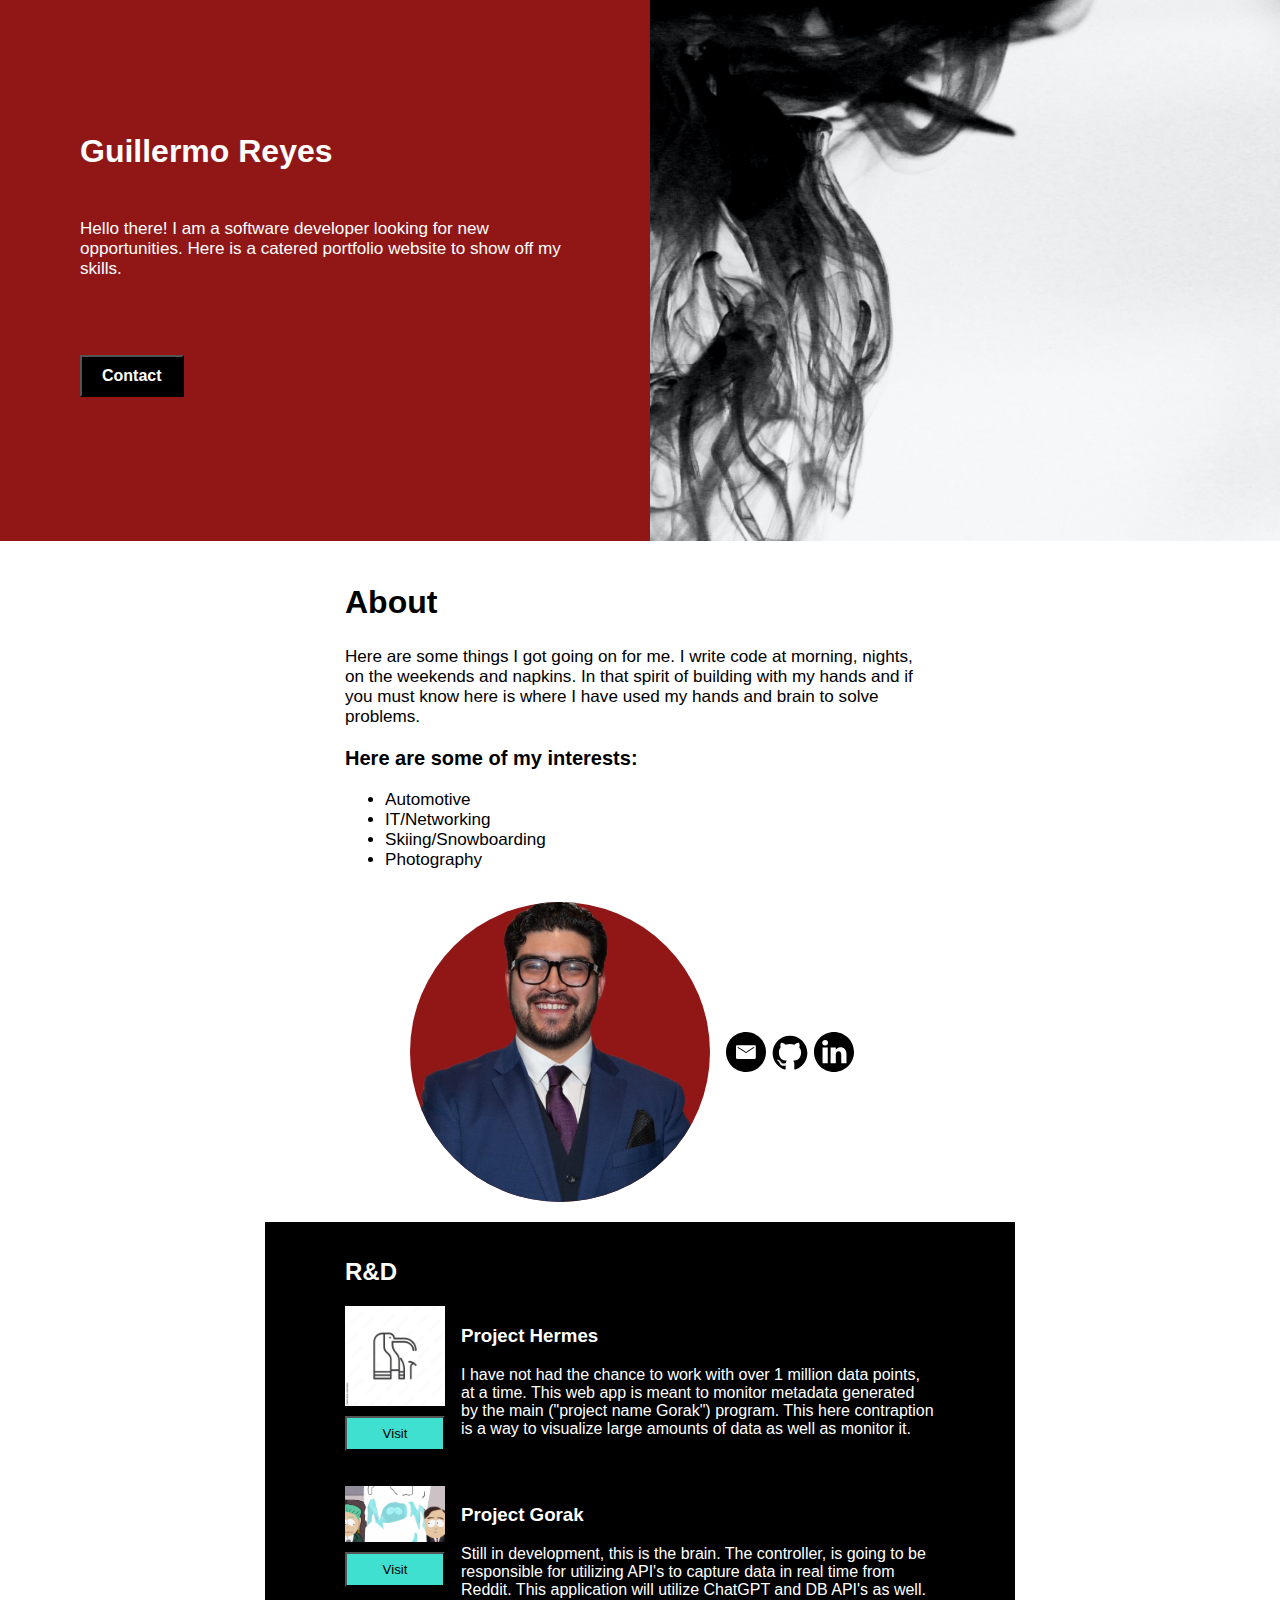
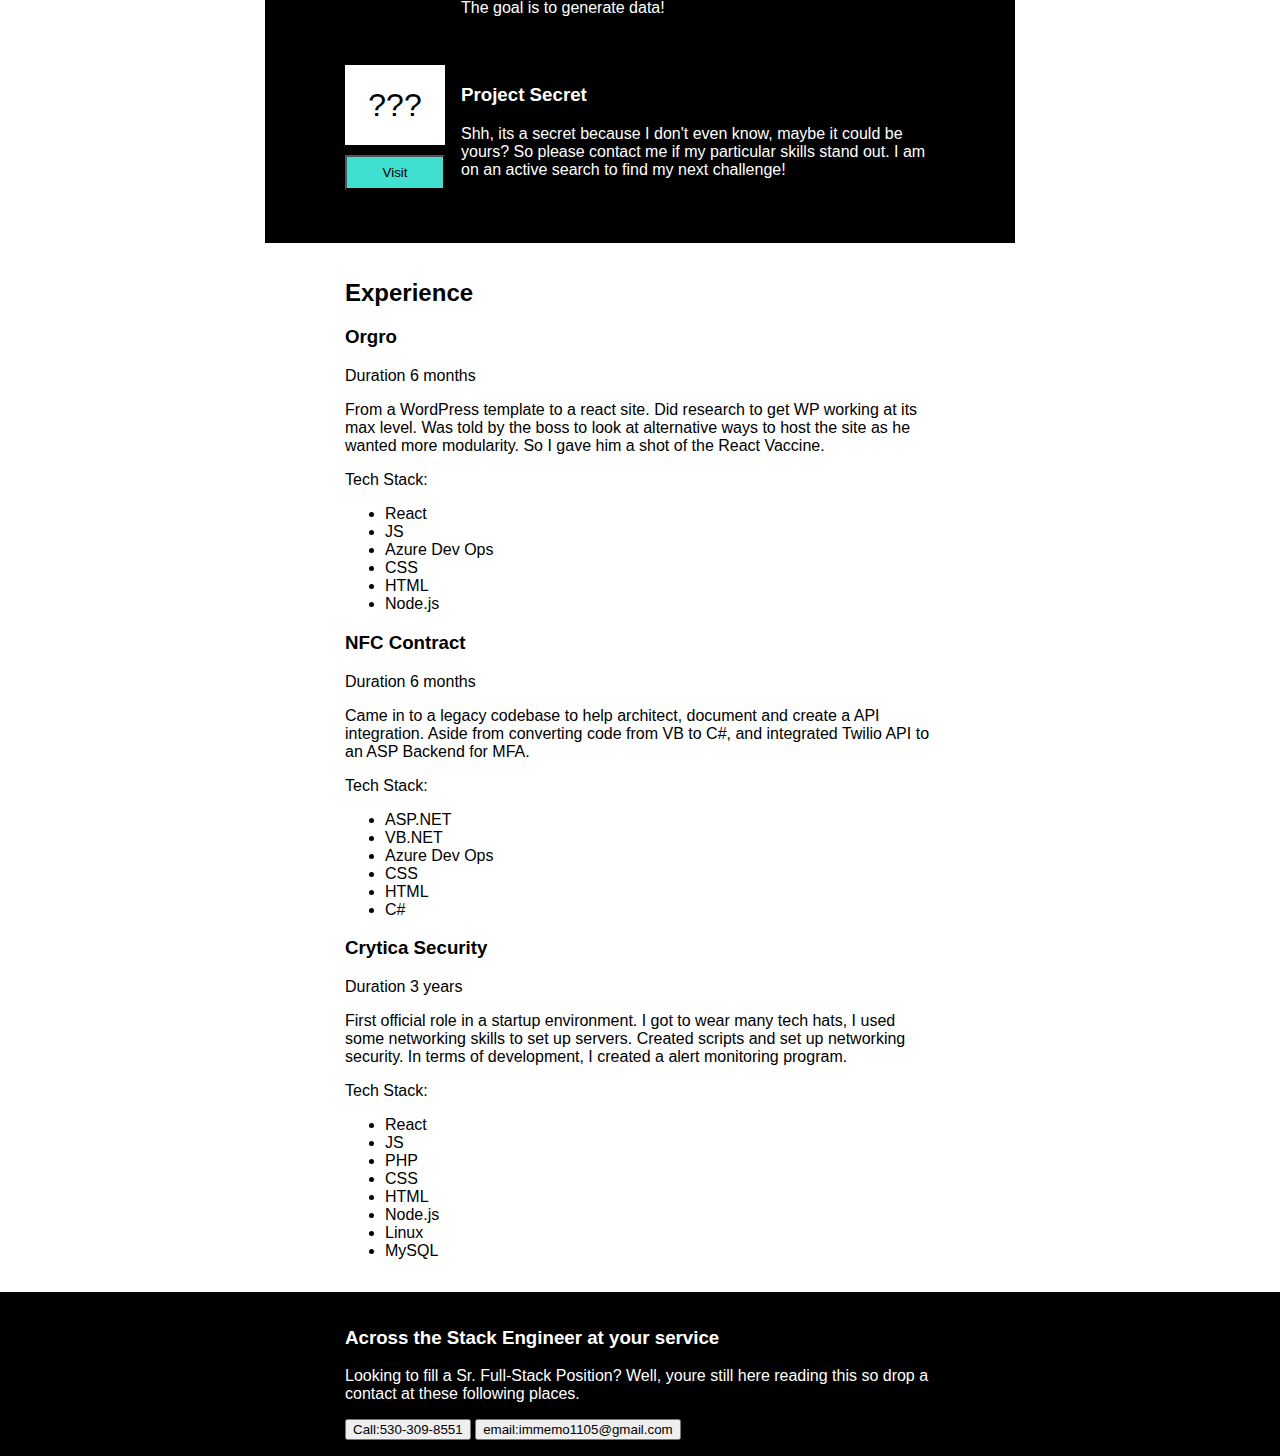
==== commit d009e737: "Changed Hero section" ====
--- a/index.html
+++ b/index.html
@@ -3,7 +3,7 @@
 <head> 
     <meta charset="UTF-8">
     <meta name="viewport" content="width=device-width, initial-scale=1.0">
-    <title>Day 05</title>
+    <title>Guillermo Reyes</title>
  
     <link rel="stylesheet" href="styles.css">
 </head>
@@ -12,11 +12,12 @@
     <div class="container">
         <div class="content">
             <div class="content-text">
-                <h1>Resonsive Layouts Don't Have To Be A Struggle</h1>
-                <p>Hey you guys, did you hear about this one time, Eric was going
-                    to get a peach apple pie and then he farted into Kenny?
+                <h1>Guillermo Reyes</h1>
+                <p>
+                    Hello there! I am a software developer looking for new opportunities.
+                    Here is a catered portfolio website to show off my skills. 
                 </p>
-                <button class="button-cls">I Want To Learn</button>
+                <button class="button-cls">Contact </button>
             </div>
             
         </div>
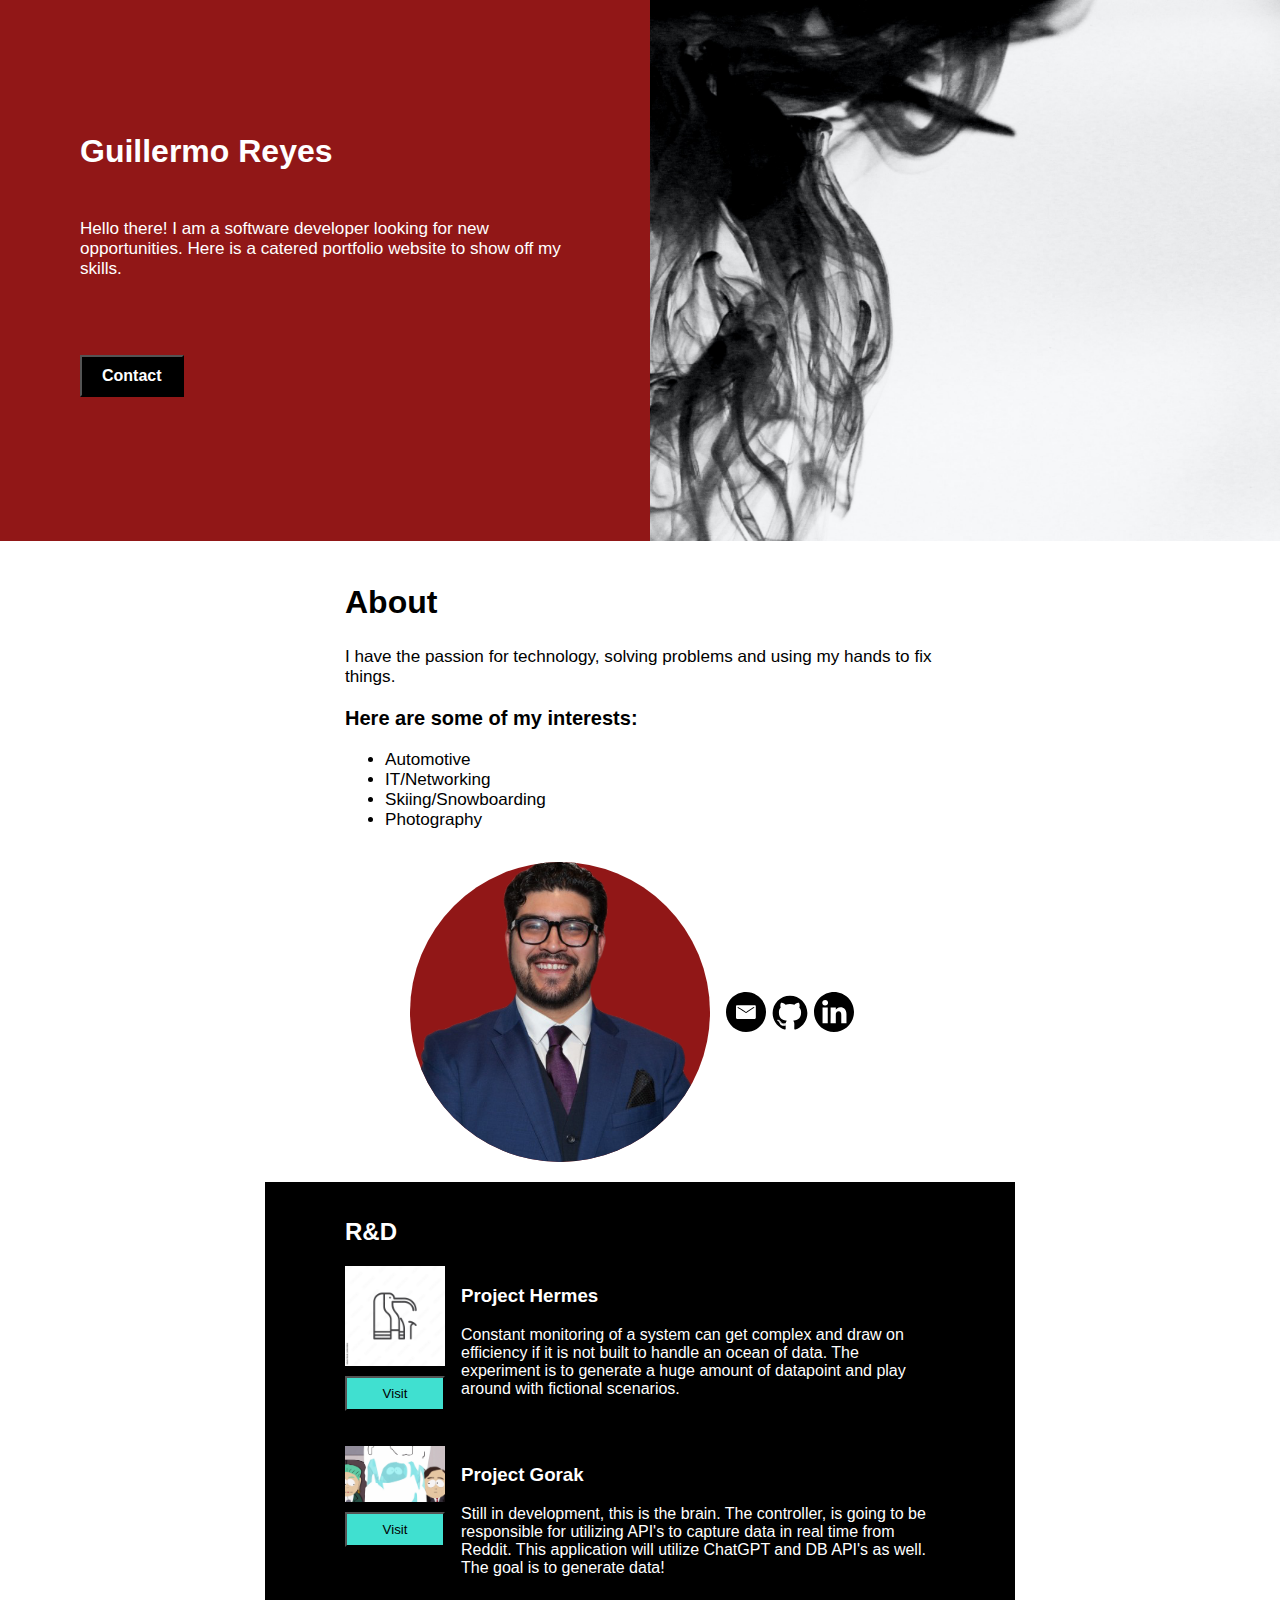
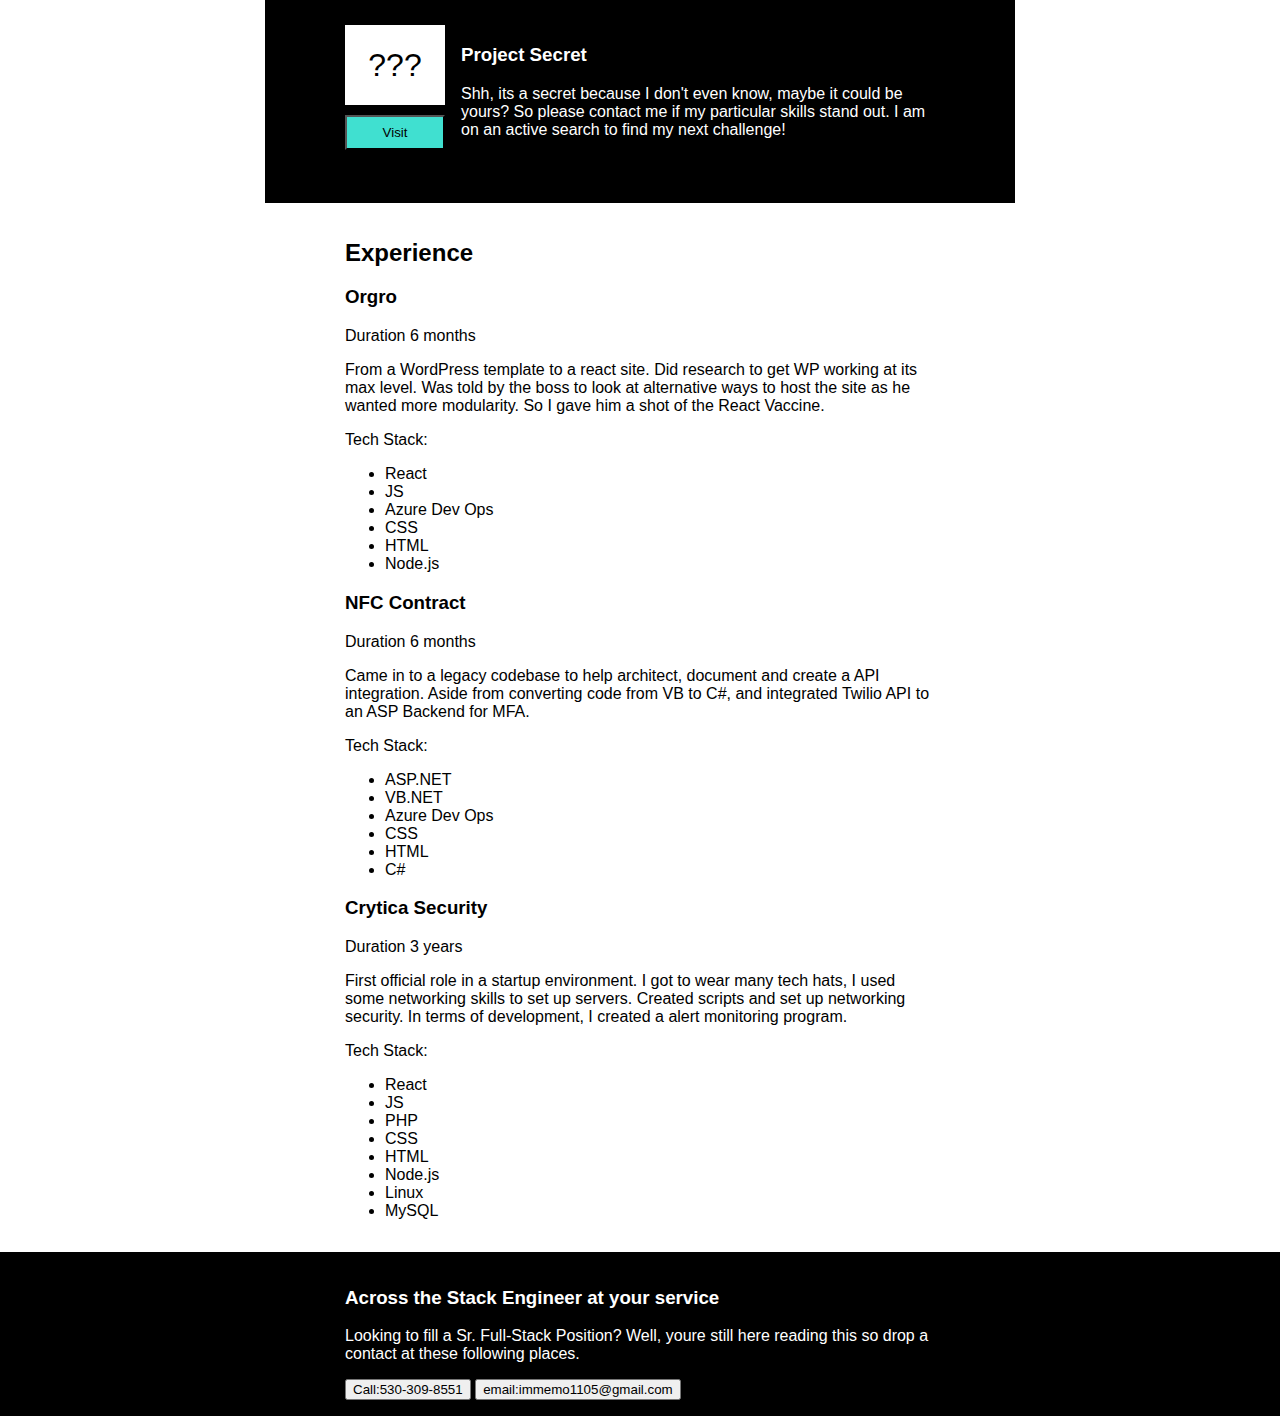
==== commit a944d3e3: "Changes made to the index page" ====
--- a/index.html
+++ b/index.html
@@ -30,12 +30,7 @@
         <div class="body-body-text">
             <h2>About</h2>
             <p>
-                Here are some things I got going on for me.
-                I write code at morning, nights, on the weekends
-                and napkins.
-                In that spirit of building with my hands and if you must
-                know here is where I have used my hands and brain to solve
-                problems.
+                I have the passion for technology, solving problems and using my hands to fix things. 
             </p>
 
             <h3>Here are some of my interests:</h3>
@@ -53,8 +48,8 @@
             
             <div class="social-media-icons-wrapper" >
                 <img src="./email icon.svg" alt="git hub icon" width="40px"/>
-                <img src="./github icon.svg" alt="linkedIn hub icon" width="40px" />
-                <img src="./linkedin icon.svg" alt="git hub icon" width="40px" />
+                <a href="https://github.com/SkateCodeN"><img src="./github icon.svg" alt="linkedIn hub icon" width="40px" /></a>
+                <a href="https://www.linkedin.com/in/13guillermoreyes/"><img src="./linkedin icon.svg" alt="git hub icon" width="40px" /></a>
             </div>
         </div>
     </div>
@@ -69,13 +64,11 @@
             </div>
             <div class="projects-text">
                 <h3>Project Hermes</h3>
-                <p>I have not had the chance to work with over
-                    1 million data points, at a time. This web app
-                    is meant to monitor metadata generated by the main
-                    ("project name Gorak") program. This here contraption
-                    is a way to visualize large amounts of data as well as
-                    monitor it.
-                
+                <p>
+                    Constant monitoring of a system can get complex and 
+                    draw on efficiency if it is not built to handle an ocean of data.
+                    The experiment is to generate a huge amount of datapoint and play around with 
+                    fictional scenarios. 
                 </p>
             </div>
         </div>
